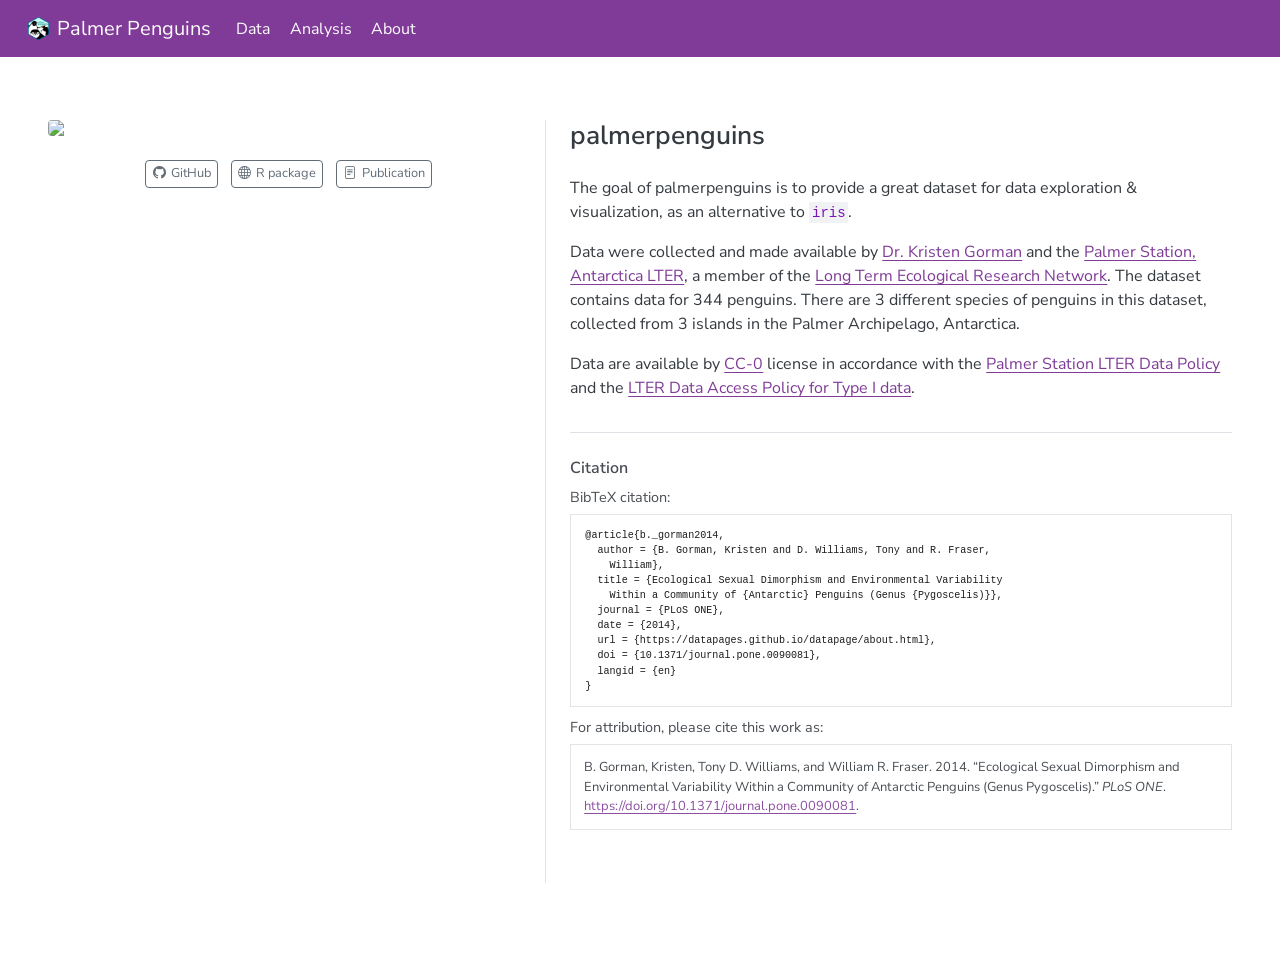
==== about.html @ c4269db9 "Initialize gh-pages" ====
<!DOCTYPE html>
<html xmlns="http://www.w3.org/1999/xhtml" lang="en" xml:lang="en"><head>

<meta charset="utf-8">
<meta name="generator" content="quarto-1.8.27">

<meta name="viewport" content="width=device-width, initial-scale=1.0, user-scalable=yes">


<title>about – Palmer Penguins</title>
<style>
code{white-space: pre-wrap;}
span.smallcaps{font-variant: small-caps;}
div.columns{display: flex; gap: min(4vw, 1.5em);}
div.column{flex: auto; overflow-x: auto;}
div.hanging-indent{margin-left: 1.5em; text-indent: -1.5em;}
ul.task-list{list-style: none;}
ul.task-list li input[type="checkbox"] {
  width: 0.8em;
  margin: 0 0.8em 0.2em -1em; /* quarto-specific, see https://github.com/quarto-dev/quarto-cli/issues/4556 */ 
  vertical-align: middle;
}
</style>


<script src="site_libs/quarto-nav/quarto-nav.js"></script>
<script src="site_libs/quarto-nav/headroom.min.js"></script>
<script src="site_libs/clipboard/clipboard.min.js"></script>
<script src="site_libs/quarto-search/autocomplete.umd.js"></script>
<script src="site_libs/quarto-search/fuse.min.js"></script>
<script src="site_libs/quarto-search/quarto-search.js"></script>
<meta name="quarto:offset" content="./">
<script src="site_libs/quarto-html/quarto.js" type="module"></script>
<script src="site_libs/quarto-html/tabsets/tabsets.js" type="module"></script>
<script src="site_libs/quarto-html/axe/axe-check.js" type="module"></script>
<script src="site_libs/quarto-html/popper.min.js"></script>
<script src="site_libs/quarto-html/tippy.umd.min.js"></script>
<link href="site_libs/quarto-html/tippy.css" rel="stylesheet">
<link href="site_libs/quarto-html/quarto-syntax-highlighting-ed96de9b727972fe78a7b5d16c58bf87.css" rel="stylesheet" id="quarto-text-highlighting-styles">
<script src="site_libs/bootstrap/bootstrap.min.js"></script>
<link href="site_libs/bootstrap/bootstrap-icons.css" rel="stylesheet">
<link href="site_libs/bootstrap/bootstrap-4f34fc0715618c40e0972b301ba0c9b4.min.css" rel="stylesheet" append-hash="true" id="quarto-bootstrap" data-mode="light">
<script id="quarto-search-options" type="application/json">{
  "location": "navbar",
  "copy-button": false,
  "collapse-after": 3,
  "panel-placement": "end",
  "type": "overlay",
  "limit": 50,
  "keyboard-shortcut": [
    "f",
    "/",
    "s"
  ],
  "show-item-context": false,
  "language": {
    "search-no-results-text": "No results",
    "search-matching-documents-text": "matching documents",
    "search-copy-link-title": "Copy link to search",
    "search-hide-matches-text": "Hide additional matches",
    "search-more-match-text": "more match in this document",
    "search-more-matches-text": "more matches in this document",
    "search-clear-button-title": "Clear",
    "search-text-placeholder": "",
    "search-detached-cancel-button-title": "Cancel",
    "search-submit-button-title": "Submit",
    "search-label": "Search"
  }
}</script>
<style>

      .quarto-title-block .quarto-title-banner h1,
      .quarto-title-block .quarto-title-banner h2,
      .quarto-title-block .quarto-title-banner h3,
      .quarto-title-block .quarto-title-banner h4,
      .quarto-title-block .quarto-title-banner h5,
      .quarto-title-block .quarto-title-banner h6
      {
        color: var(--bs-body-color);
      }

      .quarto-title-block .quarto-title-banner {
        color: var(--bs-body-color);
background: var(--bs-light);
      }
</style>


</head>

<body class="nav-fixed fullcontent quarto-light">

<div id="quarto-search-results"></div>
  <header id="quarto-header" class="headroom fixed-top quarto-banner">
    <nav class="navbar navbar-expand-lg " data-bs-theme="dark">
      <div class="navbar-container container-fluid">
      <div class="navbar-brand-container mx-auto">
    <a href="./index.html" class="navbar-brand navbar-brand-logo">
    <img src="./images/logo.png" alt="" class="navbar-logo light-content">
    <img src="./images/logo.png" alt="" class="navbar-logo dark-content">
    </a>
    <a class="navbar-brand" href="./index.html">
    <span class="navbar-title">Palmer Penguins</span>
    </a>
  </div>
            <div id="quarto-search" class="" title="Search"></div>
          <button class="navbar-toggler" type="button" data-bs-toggle="collapse" data-bs-target="#navbarCollapse" aria-controls="navbarCollapse" role="menu" aria-expanded="false" aria-label="Toggle navigation" onclick="if (window.quartoToggleHeadroom) { window.quartoToggleHeadroom(); }">
  <span class="navbar-toggler-icon"></span>
</button>
          <div class="collapse navbar-collapse" id="navbarCollapse">
            <ul class="navbar-nav navbar-nav-scroll me-auto">
  <li class="nav-item">
    <a class="nav-link" href="./data.html"> 
<span class="menu-text">Data</span></a>
  </li>  
  <li class="nav-item">
    <a class="nav-link" href="./analysis.html"> 
<span class="menu-text">Analysis</span></a>
  </li>  
  <li class="nav-item">
    <a class="nav-link active" href="./about.html" aria-current="page"> 
<span class="menu-text">About</span></a>
  </li>  
</ul>
          </div> <!-- /navcollapse -->
            <div class="quarto-navbar-tools">
</div>
      </div> <!-- /container-fluid -->
    </nav>
</header>
<!-- content -->
<header id="title-block-header" class="quarto-title-block"></header><div id="quarto-content" class="quarto-container page-columns page-rows-contents page-layout-article page-navbar">
<!-- sidebar -->
<!-- margin-sidebar -->
    
<!-- main -->
<div class="quarto-about-trestles">
  <div class="about-entity">
    <img src="images/lter_penguins.png" class="about-image
  rounded " style="width: 100%;">

    <div class="about-links">
  <a href="https://github.com/datapages/datapage" class="about-link" rel="" target="">
    <i class="bi bi-github"></i>
     <span class="about-link-text">GitHub</span>
  </a>
  <a href="https://allisonhorst.github.io/palmerpenguins/" class="about-link" rel="" target="">
    <i class="bi bi-globe"></i>
     <span class="about-link-text">R package</span>
  </a>
  <a href="https://doi.org/10.1371/journal.pone.0090081" class="about-link" rel="" target="">
    <i class="bi bi-file-text"></i>
     <span class="about-link-text">Publication</span>
  </a>
</div>
  </div>
  <div class="about-contents"><main class="content quarto-banner-title-block" id="quarto-document-content">
<section id="palmerpenguins" class="level2">
<h2 data-anchor-id="palmerpenguins">palmerpenguins</h2>
<p>The goal of palmerpenguins is to provide a great dataset for data exploration &amp; visualization, as an alternative to <code>iris</code>.</p>
<p>Data were collected and made available by <a href="https://www.uaf.edu/cfos/people/faculty/detail/kristen-gorman.php">Dr.&nbsp;Kristen Gorman</a> and the <a href="https://pallter.marine.rutgers.edu/">Palmer Station, Antarctica LTER</a>, a member of the <a href="https://lternet.edu/">Long Term Ecological Research Network</a>. The dataset contains data for 344 penguins. There are 3 different species of penguins in this dataset, collected from 3 islands in the Palmer Archipelago, Antarctica.</p>
<p>Data are available by <a href="https://creativecommons.org/public-domain/cc0/">CC-0</a> license in accordance with the <a href="https://pallter.marine.rutgers.edu/data/">Palmer Station LTER Data Policy</a> and the <a href="https://lternet.edu/data-access-policy/">LTER Data Access Policy for Type I data</a>.</p>


</section>
<div id="quarto-appendix" class="default"><section class="quarto-appendix-contents" id="quarto-citation"><h2 class="anchored quarto-appendix-heading">Citation</h2><div><div class="quarto-appendix-secondary-label">BibTeX citation:</div><pre class="sourceCode code-with-copy quarto-appendix-bibtex"><code class="sourceCode bibtex">@article{b._gorman2014,
  author = {B. Gorman, Kristen and D. Williams, Tony and R. Fraser,
    William},
  title = {Ecological Sexual Dimorphism and Environmental Variability
    Within a Community of {Antarctic} Penguins (Genus {Pygoscelis)}},
  journal = {PLoS ONE},
  date = {2014},
  url = {https://datapages.github.io/datapage/about.html},
  doi = {10.1371/journal.pone.0090081},
  langid = {en}
}
</code><button title="Copy to Clipboard" class="code-copy-button"><i class="bi"></i></button></pre><div class="quarto-appendix-secondary-label">For attribution, please cite this work as:</div><div id="ref-b._gorman2014" class="csl-entry quarto-appendix-citeas" role="listitem">
B. Gorman, Kristen, Tony D. Williams, and William R. Fraser. 2014.
<span>“Ecological Sexual Dimorphism and Environmental Variability Within
a Community of Antarctic Penguins (Genus Pygoscelis).”</span> <em>PLoS
ONE</em>. <a href="https://doi.org/10.1371/journal.pone.0090081">https://doi.org/10.1371/journal.pone.0090081</a>.
</div></div></section></div></main></div>
</div>
 <!-- /main -->
<script id="quarto-html-after-body" type="application/javascript">
  window.document.addEventListener("DOMContentLoaded", function (event) {
    const isCodeAnnotation = (el) => {
      for (const clz of el.classList) {
        if (clz.startsWith('code-annotation-')) {                     
          return true;
        }
      }
      return false;
    }
    const onCopySuccess = function(e) {
      // button target
      const button = e.trigger;
      // don't keep focus
      button.blur();
      // flash "checked"
      button.classList.add('code-copy-button-checked');
      var currentTitle = button.getAttribute("title");
      button.setAttribute("title", "Copied!");
      let tooltip;
      if (window.bootstrap) {
        button.setAttribute("data-bs-toggle", "tooltip");
        button.setAttribute("data-bs-placement", "left");
        button.setAttribute("data-bs-title", "Copied!");
        tooltip = new bootstrap.Tooltip(button, 
          { trigger: "manual", 
            customClass: "code-copy-button-tooltip",
            offset: [0, -8]});
        tooltip.show();    
      }
      setTimeout(function() {
        if (tooltip) {
          tooltip.hide();
          button.removeAttribute("data-bs-title");
          button.removeAttribute("data-bs-toggle");
          button.removeAttribute("data-bs-placement");
        }
        button.setAttribute("title", currentTitle);
        button.classList.remove('code-copy-button-checked');
      }, 1000);
      // clear code selection
      e.clearSelection();
    }
    const getTextToCopy = function(trigger) {
      const outerScaffold = trigger.parentElement.cloneNode(true);
      const codeEl = outerScaffold.querySelector('code');
      for (const childEl of codeEl.children) {
        if (isCodeAnnotation(childEl)) {
          childEl.remove();
        }
      }
      return codeEl.innerText;
    }
    const clipboard = new window.ClipboardJS('.code-copy-button:not([data-in-quarto-modal])', {
      text: getTextToCopy
    });
    clipboard.on('success', onCopySuccess);
    if (window.document.getElementById('quarto-embedded-source-code-modal')) {
      const clipboardModal = new window.ClipboardJS('.code-copy-button[data-in-quarto-modal]', {
        text: getTextToCopy,
        container: window.document.getElementById('quarto-embedded-source-code-modal')
      });
      clipboardModal.on('success', onCopySuccess);
    }
      var localhostRegex = new RegExp(/^(?:http|https):\/\/localhost\:?[0-9]*\//);
      var mailtoRegex = new RegExp(/^mailto:/);
        var filterRegex = new RegExp("https:\/\/datapages\.github\.io\/datapage\/");
      var isInternal = (href) => {
          return filterRegex.test(href) || localhostRegex.test(href) || mailtoRegex.test(href);
      }
      // Inspect non-navigation links and adorn them if external
     var links = window.document.querySelectorAll('a[href]:not(.nav-link):not(.navbar-brand):not(.toc-action):not(.sidebar-link):not(.sidebar-item-toggle):not(.pagination-link):not(.no-external):not([aria-hidden]):not(.dropdown-item):not(.quarto-navigation-tool):not(.about-link)');
      for (var i=0; i<links.length; i++) {
        const link = links[i];
        if (!isInternal(link.href)) {
          // undo the damage that might have been done by quarto-nav.js in the case of
          // links that we want to consider external
          if (link.dataset.originalHref !== undefined) {
            link.href = link.dataset.originalHref;
          }
        }
      }
    function tippyHover(el, contentFn, onTriggerFn, onUntriggerFn) {
      const config = {
        allowHTML: true,
        maxWidth: 500,
        delay: 100,
        arrow: false,
        appendTo: function(el) {
            return el.parentElement;
        },
        interactive: true,
        interactiveBorder: 10,
        theme: 'quarto',
        placement: 'bottom-start',
      };
      if (contentFn) {
        config.content = contentFn;
      }
      if (onTriggerFn) {
        config.onTrigger = onTriggerFn;
      }
      if (onUntriggerFn) {
        config.onUntrigger = onUntriggerFn;
      }
      window.tippy(el, config); 
    }
    const noterefs = window.document.querySelectorAll('a[role="doc-noteref"]');
    for (var i=0; i<noterefs.length; i++) {
      const ref = noterefs[i];
      tippyHover(ref, function() {
        // use id or data attribute instead here
        let href = ref.getAttribute('data-footnote-href') || ref.getAttribute('href');
        try { href = new URL(href).hash; } catch {}
        const id = href.replace(/^#\/?/, "");
        const note = window.document.getElementById(id);
        if (note) {
          return note.innerHTML;
        } else {
          return "";
        }
      });
    }
    const xrefs = window.document.querySelectorAll('a.quarto-xref');
    const processXRef = (id, note) => {
      // Strip column container classes
      const stripColumnClz = (el) => {
        el.classList.remove("page-full", "page-columns");
        if (el.children) {
          for (const child of el.children) {
            stripColumnClz(child);
          }
        }
      }
      stripColumnClz(note)
      if (id === null || id.startsWith('sec-')) {
        // Special case sections, only their first couple elements
        const container = document.createElement("div");
        if (note.children && note.children.length > 2) {
          container.appendChild(note.children[0].cloneNode(true));
          for (let i = 1; i < note.children.length; i++) {
            const child = note.children[i];
            if (child.tagName === "P" && child.innerText === "") {
              continue;
            } else {
              container.appendChild(child.cloneNode(true));
              break;
            }
          }
          if (window.Quarto?.typesetMath) {
            window.Quarto.typesetMath(container);
          }
          return container.innerHTML
        } else {
          if (window.Quarto?.typesetMath) {
            window.Quarto.typesetMath(note);
          }
          return note.innerHTML;
        }
      } else {
        // Remove any anchor links if they are present
        const anchorLink = note.querySelector('a.anchorjs-link');
        if (anchorLink) {
          anchorLink.remove();
        }
        if (window.Quarto?.typesetMath) {
          window.Quarto.typesetMath(note);
        }
        if (note.classList.contains("callout")) {
          return note.outerHTML;
        } else {
          return note.innerHTML;
        }
      }
    }
    for (var i=0; i<xrefs.length; i++) {
      const xref = xrefs[i];
      tippyHover(xref, undefined, function(instance) {
        instance.disable();
        let url = xref.getAttribute('href');
        let hash = undefined; 
        if (url.startsWith('#')) {
          hash = url;
        } else {
          try { hash = new URL(url).hash; } catch {}
        }
        if (hash) {
          const id = hash.replace(/^#\/?/, "");
          const note = window.document.getElementById(id);
          if (note !== null) {
            try {
              const html = processXRef(id, note.cloneNode(true));
              instance.setContent(html);
            } finally {
              instance.enable();
              instance.show();
            }
          } else {
            // See if we can fetch this
            fetch(url.split('#')[0])
            .then(res => res.text())
            .then(html => {
              const parser = new DOMParser();
              const htmlDoc = parser.parseFromString(html, "text/html");
              const note = htmlDoc.getElementById(id);
              if (note !== null) {
                const html = processXRef(id, note);
                instance.setContent(html);
              } 
            }).finally(() => {
              instance.enable();
              instance.show();
            });
          }
        } else {
          // See if we can fetch a full url (with no hash to target)
          // This is a special case and we should probably do some content thinning / targeting
          fetch(url)
          .then(res => res.text())
          .then(html => {
            const parser = new DOMParser();
            const htmlDoc = parser.parseFromString(html, "text/html");
            const note = htmlDoc.querySelector('main.content');
            if (note !== null) {
              // This should only happen for chapter cross references
              // (since there is no id in the URL)
              // remove the first header
              if (note.children.length > 0 && note.children[0].tagName === "HEADER") {
                note.children[0].remove();
              }
              const html = processXRef(null, note);
              instance.setContent(html);
            } 
          }).finally(() => {
            instance.enable();
            instance.show();
          });
        }
      }, function(instance) {
      });
    }
        let selectedAnnoteEl;
        const selectorForAnnotation = ( cell, annotation) => {
          let cellAttr = 'data-code-cell="' + cell + '"';
          let lineAttr = 'data-code-annotation="' +  annotation + '"';
          const selector = 'span[' + cellAttr + '][' + lineAttr + ']';
          return selector;
        }
        const selectCodeLines = (annoteEl) => {
          const doc = window.document;
          const targetCell = annoteEl.getAttribute("data-target-cell");
          const targetAnnotation = annoteEl.getAttribute("data-target-annotation");
          const annoteSpan = window.document.querySelector(selectorForAnnotation(targetCell, targetAnnotation));
          const lines = annoteSpan.getAttribute("data-code-lines").split(",");
          const lineIds = lines.map((line) => {
            return targetCell + "-" + line;
          })
          let top = null;
          let height = null;
          let parent = null;
          if (lineIds.length > 0) {
              //compute the position of the single el (top and bottom and make a div)
              const el = window.document.getElementById(lineIds[0]);
              top = el.offsetTop;
              height = el.offsetHeight;
              parent = el.parentElement.parentElement;
            if (lineIds.length > 1) {
              const lastEl = window.document.getElementById(lineIds[lineIds.length - 1]);
              const bottom = lastEl.offsetTop + lastEl.offsetHeight;
              height = bottom - top;
            }
            if (top !== null && height !== null && parent !== null) {
              // cook up a div (if necessary) and position it 
              let div = window.document.getElementById("code-annotation-line-highlight");
              if (div === null) {
                div = window.document.createElement("div");
                div.setAttribute("id", "code-annotation-line-highlight");
                div.style.position = 'absolute';
                parent.appendChild(div);
              }
              div.style.top = top - 2 + "px";
              div.style.height = height + 4 + "px";
              div.style.left = 0;
              let gutterDiv = window.document.getElementById("code-annotation-line-highlight-gutter");
              if (gutterDiv === null) {
                gutterDiv = window.document.createElement("div");
                gutterDiv.setAttribute("id", "code-annotation-line-highlight-gutter");
                gutterDiv.style.position = 'absolute';
                const codeCell = window.document.getElementById(targetCell);
                const gutter = codeCell.querySelector('.code-annotation-gutter');
                gutter.appendChild(gutterDiv);
              }
              gutterDiv.style.top = top - 2 + "px";
              gutterDiv.style.height = height + 4 + "px";
            }
            selectedAnnoteEl = annoteEl;
          }
        };
        const unselectCodeLines = () => {
          const elementsIds = ["code-annotation-line-highlight", "code-annotation-line-highlight-gutter"];
          elementsIds.forEach((elId) => {
            const div = window.document.getElementById(elId);
            if (div) {
              div.remove();
            }
          });
          selectedAnnoteEl = undefined;
        };
          // Handle positioning of the toggle
      window.addEventListener(
        "resize",
        throttle(() => {
          elRect = undefined;
          if (selectedAnnoteEl) {
            selectCodeLines(selectedAnnoteEl);
          }
        }, 10)
      );
      function throttle(fn, ms) {
      let throttle = false;
      let timer;
        return (...args) => {
          if(!throttle) { // first call gets through
              fn.apply(this, args);
              throttle = true;
          } else { // all the others get throttled
              if(timer) clearTimeout(timer); // cancel #2
              timer = setTimeout(() => {
                fn.apply(this, args);
                timer = throttle = false;
              }, ms);
          }
        };
      }
        // Attach click handler to the DT
        const annoteDls = window.document.querySelectorAll('dt[data-target-cell]');
        for (const annoteDlNode of annoteDls) {
          annoteDlNode.addEventListener('click', (event) => {
            const clickedEl = event.target;
            if (clickedEl !== selectedAnnoteEl) {
              unselectCodeLines();
              const activeEl = window.document.querySelector('dt[data-target-cell].code-annotation-active');
              if (activeEl) {
                activeEl.classList.remove('code-annotation-active');
              }
              selectCodeLines(clickedEl);
              clickedEl.classList.add('code-annotation-active');
            } else {
              // Unselect the line
              unselectCodeLines();
              clickedEl.classList.remove('code-annotation-active');
            }
          });
        }
    const findCites = (el) => {
      const parentEl = el.parentElement;
      if (parentEl) {
        const cites = parentEl.dataset.cites;
        if (cites) {
          return {
            el,
            cites: cites.split(' ')
          };
        } else {
          return findCites(el.parentElement)
        }
      } else {
        return undefined;
      }
    };
    var bibliorefs = window.document.querySelectorAll('a[role="doc-biblioref"]');
    for (var i=0; i<bibliorefs.length; i++) {
      const ref = bibliorefs[i];
      const citeInfo = findCites(ref);
      if (citeInfo) {
        tippyHover(citeInfo.el, function() {
          var popup = window.document.createElement('div');
          citeInfo.cites.forEach(function(cite) {
            var citeDiv = window.document.createElement('div');
            citeDiv.classList.add('hanging-indent');
            citeDiv.classList.add('csl-entry');
            var biblioDiv = window.document.getElementById('ref-' + cite);
            if (biblioDiv) {
              citeDiv.innerHTML = biblioDiv.innerHTML;
            }
            popup.appendChild(citeDiv);
          });
          return popup.innerHTML;
        });
      }
    }
  });
  </script>
</div> <!-- /content -->




</body></html>
---- site_libs/quarto-html/tippy.css ----
.tippy-box[data-animation=fade][data-state=hidden]{opacity:0}[data-tippy-root]{max-width:calc(100vw - 10px)}.tippy-box{position:relative;background-color:#333;color:#fff;border-radius:4px;font-size:14px;line-height:1.4;white-space:normal;outline:0;transition-property:transform,visibility,opacity}.tippy-box[data-placement^=top]>.tippy-arrow{bottom:0}.tippy-box[data-placement^=top]>.tippy-arrow:before{bottom:-7px;left:0;border-width:8px 8px 0;border-top-color:initial;transform-origin:center top}.tippy-box[data-placement^=bottom]>.tippy-arrow{top:0}.tippy-box[data-placement^=bottom]>.tippy-arrow:before{top:-7px;left:0;border-width:0 8px 8px;border-bottom-color:initial;transform-origin:center bottom}.tippy-box[data-placement^=left]>.tippy-arrow{right:0}.tippy-box[data-placement^=left]>.tippy-arrow:before{border-width:8px 0 8px 8px;border-left-color:initial;right:-7px;transform-origin:center left}.tippy-box[data-placement^=right]>.tippy-arrow{left:0}.tippy-box[data-placement^=right]>.tippy-arrow:before{left:-7px;border-width:8px 8px 8px 0;border-right-color:initial;transform-origin:center right}.tippy-box[data-inertia][data-state=visible]{transition-timing-function:cubic-bezier(.54,1.5,.38,1.11)}.tippy-arrow{width:16px;height:16px;color:#333}.tippy-arrow:before{content:"";position:absolute;border-color:transparent;border-style:solid}.tippy-content{position:relative;padding:5px 9px;z-index:1}
---- site_libs/quarto-html/quarto-syntax-highlighting-ed96de9b727972fe78a7b5d16c58bf87.css ----
/* quarto syntax highlight colors */
:root {
  --quarto-hl-ot-color: #003B4F;
  --quarto-hl-at-color: #657422;
  --quarto-hl-ss-color: #20794D;
  --quarto-hl-an-color: #5E5E5E;
  --quarto-hl-fu-color: #4758AB;
  --quarto-hl-st-color: #20794D;
  --quarto-hl-cf-color: #003B4F;
  --quarto-hl-op-color: #5E5E5E;
  --quarto-hl-er-color: #AD0000;
  --quarto-hl-bn-color: #AD0000;
  --quarto-hl-al-color: #AD0000;
  --quarto-hl-va-color: #111111;
  --quarto-hl-bu-color: inherit;
  --quarto-hl-ex-color: inherit;
  --quarto-hl-pp-color: #AD0000;
  --quarto-hl-in-color: #5E5E5E;
  --quarto-hl-vs-color: #20794D;
  --quarto-hl-wa-color: #5E5E5E;
  --quarto-hl-do-color: #5E5E5E;
  --quarto-hl-im-color: #00769E;
  --quarto-hl-ch-color: #20794D;
  --quarto-hl-dt-color: #AD0000;
  --quarto-hl-fl-color: #AD0000;
  --quarto-hl-co-color: #5E5E5E;
  --quarto-hl-cv-color: #5E5E5E;
  --quarto-hl-cn-color: #8f5902;
  --quarto-hl-sc-color: #5E5E5E;
  --quarto-hl-dv-color: #AD0000;
  --quarto-hl-kw-color: #003B4F;
}

/* other quarto variables */
:root {
  --quarto-font-monospace: SFMono-Regular, Menlo, Monaco, Consolas, "Liberation Mono", "Courier New", monospace;
}

/* syntax highlight based on Pandoc's rules */
pre > code.sourceCode > span {
  color: #003B4F;
}

code.sourceCode > span {
  color: #003B4F;
}

div.sourceCode,
div.sourceCode pre.sourceCode {
  color: #003B4F;
}

/* Normal */
code span {
  color: #003B4F;
}

/* Alert */
code span.al {
  color: #AD0000;
  font-style: inherit;
}

/* Annotation */
code span.an {
  color: #5E5E5E;
  font-style: inherit;
}

/* Attribute */
code span.at {
  color: #657422;
  font-style: inherit;
}

/* BaseN */
code span.bn {
  color: #AD0000;
  font-style: inherit;
}

/* BuiltIn */
code span.bu {
  font-style: inherit;
}

/* ControlFlow */
code span.cf {
  color: #003B4F;
  font-weight: bold;
  font-style: inherit;
}

/* Char */
code span.ch {
  color: #20794D;
  font-style: inherit;
}

/* Constant */
code span.cn {
  color: #8f5902;
  font-style: inherit;
}

/* Comment */
code span.co {
  color: #5E5E5E;
  font-style: inherit;
}

/* CommentVar */
code span.cv {
  color: #5E5E5E;
  font-style: italic;
}

/* Documentation */
code span.do {
  color: #5E5E5E;
  font-style: italic;
}

/* DataType */
code span.dt {
  color: #AD0000;
  font-style: inherit;
}

/* DecVal */
code span.dv {
  color: #AD0000;
  font-style: inherit;
}

/* Error */
code span.er {
  color: #AD0000;
  font-style: inherit;
}

/* Extension */
code span.ex {
  font-style: inherit;
}

/* Float */
code span.fl {
  color: #AD0000;
  font-style: inherit;
}

/* Function */
code span.fu {
  color: #4758AB;
  font-style: inherit;
}

/* Import */
code span.im {
  color: #00769E;
  font-style: inherit;
}

/* Information */
code span.in {
  color: #5E5E5E;
  font-style: inherit;
}

/* Keyword */
code span.kw {
  color: #003B4F;
  font-weight: bold;
  font-style: inherit;
}

/* Operator */
code span.op {
  color: #5E5E5E;
  font-style: inherit;
}

/* Other */
code span.ot {
  color: #003B4F;
  font-style: inherit;
}

/* Preprocessor */
code span.pp {
  color: #AD0000;
  font-style: inherit;
}

/* SpecialChar */
code span.sc {
  color: #5E5E5E;
  font-style: inherit;
}

/* SpecialString */
code span.ss {
  color: #20794D;
  font-style: inherit;
}

/* String */
code span.st {
  color: #20794D;
  font-style: inherit;
}

/* Variable */
code span.va {
  color: #111111;
  font-style: inherit;
}

/* VerbatimString */
code span.vs {
  color: #20794D;
  font-style: inherit;
}

/* Warning */
code span.wa {
  color: #5E5E5E;
  font-style: italic;
}

.prevent-inlining {
  content: "</";
}

/*# sourceMappingURL=0920dd6d7437995b8cdf7429764427b1.css.map */
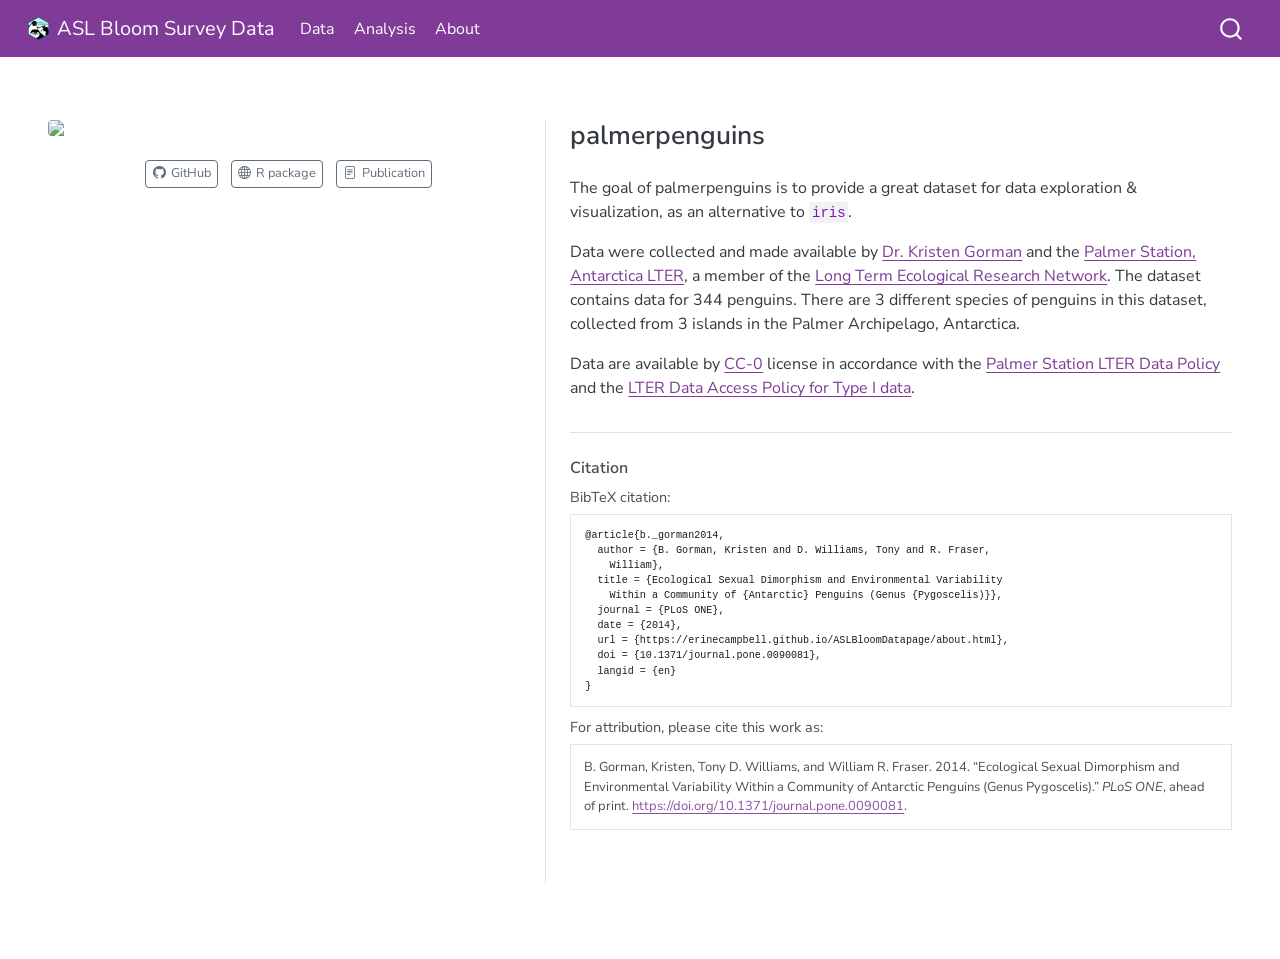
==== commit 5e9574fa: "Built site for gh-pages" ====
--- a/about.html
+++ b/about.html
@@ -2,13 +2,16 @@
 <html xmlns="http://www.w3.org/1999/xhtml" lang="en" xml:lang="en"><head>
 
 <meta charset="utf-8">
-<meta name="generator" content="quarto-1.8.27">
+<meta name="generator" content="quarto-1.9.37">
 
 <meta name="viewport" content="width=device-width, initial-scale=1.0, user-scalable=yes">
 
 
-<title>about – Palmer Penguins</title>
+<title>about – ASL Bloom Survey Data</title>
 <style>
+/* Default styles provided by pandoc.
+** See https://pandoc.org/MANUAL.html#variables-for-html for config info.
+*/
 code{white-space: pre-wrap;}
 span.smallcaps{font-variant: small-caps;}
 div.columns{display: flex; gap: min(4vw, 1.5em);}
@@ -32,14 +35,13 @@
 <meta name="quarto:offset" content="./">
 <script src="site_libs/quarto-html/quarto.js" type="module"></script>
 <script src="site_libs/quarto-html/tabsets/tabsets.js" type="module"></script>
-<script src="site_libs/quarto-html/axe/axe-check.js" type="module"></script>
 <script src="site_libs/quarto-html/popper.min.js"></script>
 <script src="site_libs/quarto-html/tippy.umd.min.js"></script>
 <link href="site_libs/quarto-html/tippy.css" rel="stylesheet">
-<link href="site_libs/quarto-html/quarto-syntax-highlighting-ed96de9b727972fe78a7b5d16c58bf87.css" rel="stylesheet" id="quarto-text-highlighting-styles">
+<link href="site_libs/quarto-html/quarto-syntax-highlighting-7f8f88aac4f3542376d5c11b86a4c14d.css" rel="stylesheet" id="quarto-text-highlighting-styles">
 <script src="site_libs/bootstrap/bootstrap.min.js"></script>
 <link href="site_libs/bootstrap/bootstrap-icons.css" rel="stylesheet">
-<link href="site_libs/bootstrap/bootstrap-4f34fc0715618c40e0972b301ba0c9b4.min.css" rel="stylesheet" append-hash="true" id="quarto-bootstrap" data-mode="light">
+<link href="site_libs/bootstrap/bootstrap-86b0070312258993ecc55c7f1d1b9c6c.min.css" rel="stylesheet" append-hash="true" id="quarto-bootstrap" data-mode="light">
 <script id="quarto-search-options" type="application/json">{
   "location": "navbar",
   "copy-button": false,
@@ -100,7 +102,7 @@
     <img src="./images/logo.png" alt="" class="navbar-logo dark-content">
     </a>
     <a class="navbar-brand" href="./index.html">
-    <span class="navbar-title">Palmer Penguins</span>
+    <span class="navbar-title">ASL Bloom Survey Data</span>
     </a>
   </div>
             <div id="quarto-search" class="" title="Search"></div>
@@ -170,7 +172,7 @@
     Within a Community of {Antarctic} Penguins (Genus {Pygoscelis)}},
   journal = {PLoS ONE},
   date = {2014},
-  url = {https://datapages.github.io/datapage/about.html},
+  url = {https://erinecampbell.github.io/ASLBloomDatapage/about.html},
   doi = {10.1371/journal.pone.0090081},
   langid = {en}
 }
@@ -178,7 +180,7 @@
 B. Gorman, Kristen, Tony D. Williams, and William R. Fraser. 2014.
 <span>“Ecological Sexual Dimorphism and Environmental Variability Within
 a Community of Antarctic Penguins (Genus Pygoscelis).”</span> <em>PLoS
-ONE</em>. <a href="https://doi.org/10.1371/journal.pone.0090081">https://doi.org/10.1371/journal.pone.0090081</a>.
+ONE</em>, ahead of print. <a href="https://doi.org/10.1371/journal.pone.0090081">https://doi.org/10.1371/journal.pone.0090081</a>.
 </div></div></section></div></main></div>
 </div>
  <!-- /main -->
@@ -248,7 +250,7 @@
     }
       var localhostRegex = new RegExp(/^(?:http|https):\/\/localhost\:?[0-9]*\//);
       var mailtoRegex = new RegExp(/^mailto:/);
-        var filterRegex = new RegExp("https:\/\/datapages\.github\.io\/datapage\/");
+        var filterRegex = new RegExp("https:\/\/erinecampbell\.github\.io\/ASLBloomDatapage\/");
       var isInternal = (href) => {
           return filterRegex.test(href) || localhostRegex.test(href) || mailtoRegex.test(href);
       }
--- a/site_libs/quarto-html/quarto-syntax-highlighting-7f8f88aac4f3542376d5c11b86a4c14d.css
+++ b/site_libs/quarto-html/quarto-syntax-highlighting-7f8f88aac4f3542376d5c11b86a4c14d.css
@@ -0,0 +1,236 @@
+/* quarto syntax highlight colors */
+:root {
+  --quarto-hl-ot-color: #003B4F;
+  --quarto-hl-at-color: #657422;
+  --quarto-hl-ss-color: #20794D;
+  --quarto-hl-an-color: #5E5E5E;
+  --quarto-hl-fu-color: #4758AB;
+  --quarto-hl-st-color: #20794D;
+  --quarto-hl-cf-color: #003B4F;
+  --quarto-hl-op-color: #5E5E5E;
+  --quarto-hl-er-color: #AD0000;
+  --quarto-hl-bn-color: #AD0000;
+  --quarto-hl-al-color: #AD0000;
+  --quarto-hl-va-color: #111111;
+  --quarto-hl-bu-color: inherit;
+  --quarto-hl-ex-color: inherit;
+  --quarto-hl-pp-color: #AD0000;
+  --quarto-hl-in-color: #5E5E5E;
+  --quarto-hl-vs-color: #20794D;
+  --quarto-hl-wa-color: #5E5E5E;
+  --quarto-hl-do-color: #5E5E5E;
+  --quarto-hl-im-color: #00769E;
+  --quarto-hl-ch-color: #20794D;
+  --quarto-hl-dt-color: #AD0000;
+  --quarto-hl-fl-color: #AD0000;
+  --quarto-hl-co-color: #5E5E5E;
+  --quarto-hl-cv-color: #5E5E5E;
+  --quarto-hl-cn-color: #8f5902;
+  --quarto-hl-sc-color: #5E5E5E;
+  --quarto-hl-dv-color: #AD0000;
+  --quarto-hl-kw-color: #003B4F;
+}
+
+/* other quarto variables */
+:root {
+  --quarto-font-monospace: SFMono-Regular, Menlo, Monaco, Consolas, "Liberation Mono", "Courier New", monospace;
+}
+
+/* syntax highlight based on Pandoc's rules */
+pre > code.sourceCode > span {
+  color: #003B4F;
+}
+
+code.sourceCode > span {
+  color: #003B4F;
+}
+
+div.sourceCode,
+div.sourceCode pre.sourceCode {
+  color: #003B4F;
+}
+
+/* Normal */
+code span {
+  color: #003B4F;
+}
+
+/* Alert */
+code span.al {
+  color: #AD0000;
+  font-style: inherit;
+}
+
+/* Annotation */
+code span.an {
+  color: #5E5E5E;
+  font-style: inherit;
+}
+
+/* Attribute */
+code span.at {
+  color: #657422;
+  font-style: inherit;
+}
+
+/* BaseN */
+code span.bn {
+  color: #AD0000;
+  font-style: inherit;
+}
+
+/* BuiltIn */
+code span.bu {
+  font-style: inherit;
+}
+
+/* ControlFlow */
+code span.cf {
+  color: #003B4F;
+  font-weight: bold;
+  font-style: inherit;
+}
+
+/* Char */
+code span.ch {
+  color: #20794D;
+  font-style: inherit;
+}
+
+/* Constant */
+code span.cn {
+  color: #8f5902;
+  font-style: inherit;
+}
+
+/* Comment */
+code span.co {
+  color: #5E5E5E;
+  font-style: inherit;
+}
+
+/* CommentVar */
+code span.cv {
+  color: #5E5E5E;
+  font-style: italic;
+}
+
+/* Documentation */
+code span.do {
+  color: #5E5E5E;
+  font-style: italic;
+}
+
+/* DataType */
+code span.dt {
+  color: #AD0000;
+  font-style: inherit;
+}
+
+/* DecVal */
+code span.dv {
+  color: #AD0000;
+  font-style: inherit;
+}
+
+/* Error */
+code span.er {
+  color: #AD0000;
+  font-style: inherit;
+}
+
+/* Extension */
+code span.ex {
+  font-style: inherit;
+}
+
+/* Float */
+code span.fl {
+  color: #AD0000;
+  font-style: inherit;
+}
+
+/* Function */
+code span.fu {
+  color: #4758AB;
+  font-style: inherit;
+}
+
+/* Import */
+code span.im {
+  color: #00769E;
+  font-style: inherit;
+}
+
+/* Information */
+code span.in {
+  color: #5E5E5E;
+  font-style: inherit;
+}
+
+/* Keyword */
+code span.kw {
+  color: #003B4F;
+  font-weight: bold;
+  font-style: inherit;
+}
+
+/* Operator */
+code span.op {
+  color: #5E5E5E;
+  font-style: inherit;
+}
+
+/* Other */
+code span.ot {
+  color: #003B4F;
+  font-style: inherit;
+}
+
+/* Preprocessor */
+code span.pp {
+  color: #AD0000;
+  font-style: inherit;
+}
+
+/* SpecialChar */
+code span.sc {
+  color: #5E5E5E;
+  font-style: inherit;
+}
+
+/* SpecialString */
+code span.ss {
+  color: #20794D;
+  font-style: inherit;
+}
+
+/* String */
+code span.st {
+  color: #20794D;
+  font-style: inherit;
+}
+
+/* Variable */
+code span.va {
+  color: #111111;
+  font-style: inherit;
+}
+
+/* VerbatimString */
+code span.vs {
+  color: #20794D;
+  font-style: inherit;
+}
+
+/* Warning */
+code span.wa {
+  color: #5E5E5E;
+  font-style: italic;
+}
+
+.prevent-inlining {
+  content: "</";
+}
+
+/*# sourceMappingURL=789ad8cd35626ba772517505b42a116e.css.map */
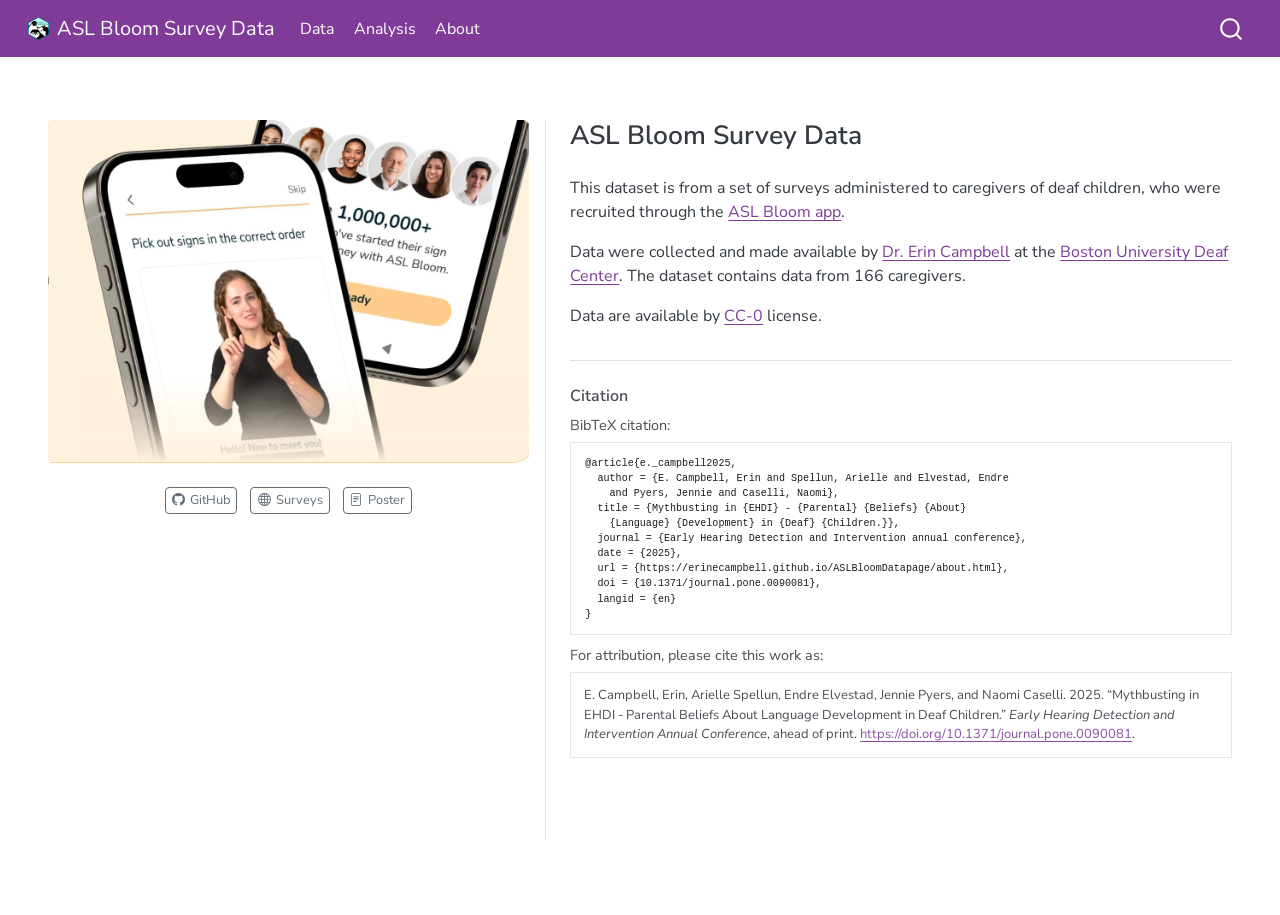
==== commit 1b96e182: "Built site for gh-pages" ====
--- a/about.html
+++ b/about.html
@@ -138,7 +138,7 @@
 <!-- main -->
 <div class="quarto-about-trestles">
   <div class="about-entity">
-    <img src="images/lter_penguins.png" class="about-image
+    <img src="images/asl_bloom_on_phone.png" class="about-image
   rounded " style="width: 100%;">
 
     <div class="about-links">
@@ -148,39 +148,39 @@
   </a>
   <a href="https://allisonhorst.github.io/palmerpenguins/" class="about-link" rel="" target="">
     <i class="bi bi-globe"></i>
-     <span class="about-link-text">R package</span>
+     <span class="about-link-text">Surveys</span>
   </a>
   <a href="https://doi.org/10.1371/journal.pone.0090081" class="about-link" rel="" target="">
     <i class="bi bi-file-text"></i>
-     <span class="about-link-text">Publication</span>
+     <span class="about-link-text">Poster</span>
   </a>
 </div>
   </div>
   <div class="about-contents"><main class="content quarto-banner-title-block" id="quarto-document-content">
-<section id="palmerpenguins" class="level2">
-<h2 data-anchor-id="palmerpenguins">palmerpenguins</h2>
-<p>The goal of palmerpenguins is to provide a great dataset for data exploration &amp; visualization, as an alternative to <code>iris</code>.</p>
-<p>Data were collected and made available by <a href="https://www.uaf.edu/cfos/people/faculty/detail/kristen-gorman.php">Dr.&nbsp;Kristen Gorman</a> and the <a href="https://pallter.marine.rutgers.edu/">Palmer Station, Antarctica LTER</a>, a member of the <a href="https://lternet.edu/">Long Term Ecological Research Network</a>. The dataset contains data for 344 penguins. There are 3 different species of penguins in this dataset, collected from 3 islands in the Palmer Archipelago, Antarctica.</p>
-<p>Data are available by <a href="https://creativecommons.org/public-domain/cc0/">CC-0</a> license in accordance with the <a href="https://pallter.marine.rutgers.edu/data/">Palmer Station LTER Data Policy</a> and the <a href="https://lternet.edu/data-access-policy/">LTER Data Access Policy for Type I data</a>.</p>
+<section id="asl-bloom-survey-data" class="level2">
+<h2 data-anchor-id="asl-bloom-survey-data">ASL Bloom Survey Data</h2>
+<p>This dataset is from a set of surveys administered to caregivers of deaf children, who were recruited through the <a href="https://www.aslbloom.com/">ASL Bloom app</a>.</p>
+<p>Data were collected and made available by <a href="https://erinecampbell.com">Dr.&nbsp;Erin Campbell</a> at the <a href="https://deafcenter.bu.edu/">Boston University Deaf Center</a>. The dataset contains data from 166 caregivers.</p>
+<p>Data are available by <a href="https://creativecommons.org/public-domain/cc0/">CC-0</a> license.</p>
 
 
 </section>
-<div id="quarto-appendix" class="default"><section class="quarto-appendix-contents" id="quarto-citation"><h2 class="anchored quarto-appendix-heading">Citation</h2><div><div class="quarto-appendix-secondary-label">BibTeX citation:</div><pre class="sourceCode code-with-copy quarto-appendix-bibtex"><code class="sourceCode bibtex">@article{b._gorman2014,
-  author = {B. Gorman, Kristen and D. Williams, Tony and R. Fraser,
-    William},
-  title = {Ecological Sexual Dimorphism and Environmental Variability
-    Within a Community of {Antarctic} Penguins (Genus {Pygoscelis)}},
-  journal = {PLoS ONE},
-  date = {2014},
+<div id="quarto-appendix" class="default"><section class="quarto-appendix-contents" id="quarto-citation"><h2 class="anchored quarto-appendix-heading">Citation</h2><div><div class="quarto-appendix-secondary-label">BibTeX citation:</div><pre class="sourceCode code-with-copy quarto-appendix-bibtex"><code class="sourceCode bibtex">@article{e._campbell2025,
+  author = {E. Campbell, Erin and Spellun, Arielle and Elvestad, Endre
+    and Pyers, Jennie and Caselli, Naomi},
+  title = {Mythbusting in {EHDI} - {Parental} {Beliefs} {About}
+    {Language} {Development} in {Deaf} {Children.}},
+  journal = {Early Hearing Detection and Intervention annual conference},
+  date = {2025},
   url = {https://erinecampbell.github.io/ASLBloomDatapage/about.html},
   doi = {10.1371/journal.pone.0090081},
   langid = {en}
 }
-</code><button title="Copy to Clipboard" class="code-copy-button"><i class="bi"></i></button></pre><div class="quarto-appendix-secondary-label">For attribution, please cite this work as:</div><div id="ref-b._gorman2014" class="csl-entry quarto-appendix-citeas" role="listitem">
-B. Gorman, Kristen, Tony D. Williams, and William R. Fraser. 2014.
-<span>“Ecological Sexual Dimorphism and Environmental Variability Within
-a Community of Antarctic Penguins (Genus Pygoscelis).”</span> <em>PLoS
-ONE</em>, ahead of print. <a href="https://doi.org/10.1371/journal.pone.0090081">https://doi.org/10.1371/journal.pone.0090081</a>.
+</code><button title="Copy to Clipboard" class="code-copy-button"><i class="bi"></i></button></pre><div class="quarto-appendix-secondary-label">For attribution, please cite this work as:</div><div id="ref-e._campbell2025" class="csl-entry quarto-appendix-citeas" role="listitem">
+E. Campbell, Erin, Arielle Spellun, Endre Elvestad, Jennie Pyers, and
+Naomi Caselli. 2025. <span>“Mythbusting in EHDI - Parental Beliefs About
+Language Development in Deaf Children.”</span> <em>Early Hearing
+Detection and Intervention Annual Conference</em>, ahead of print. <a href="https://doi.org/10.1371/journal.pone.0090081">https://doi.org/10.1371/journal.pone.0090081</a>.
 </div></div></section></div></main></div>
 </div>
  <!-- /main -->
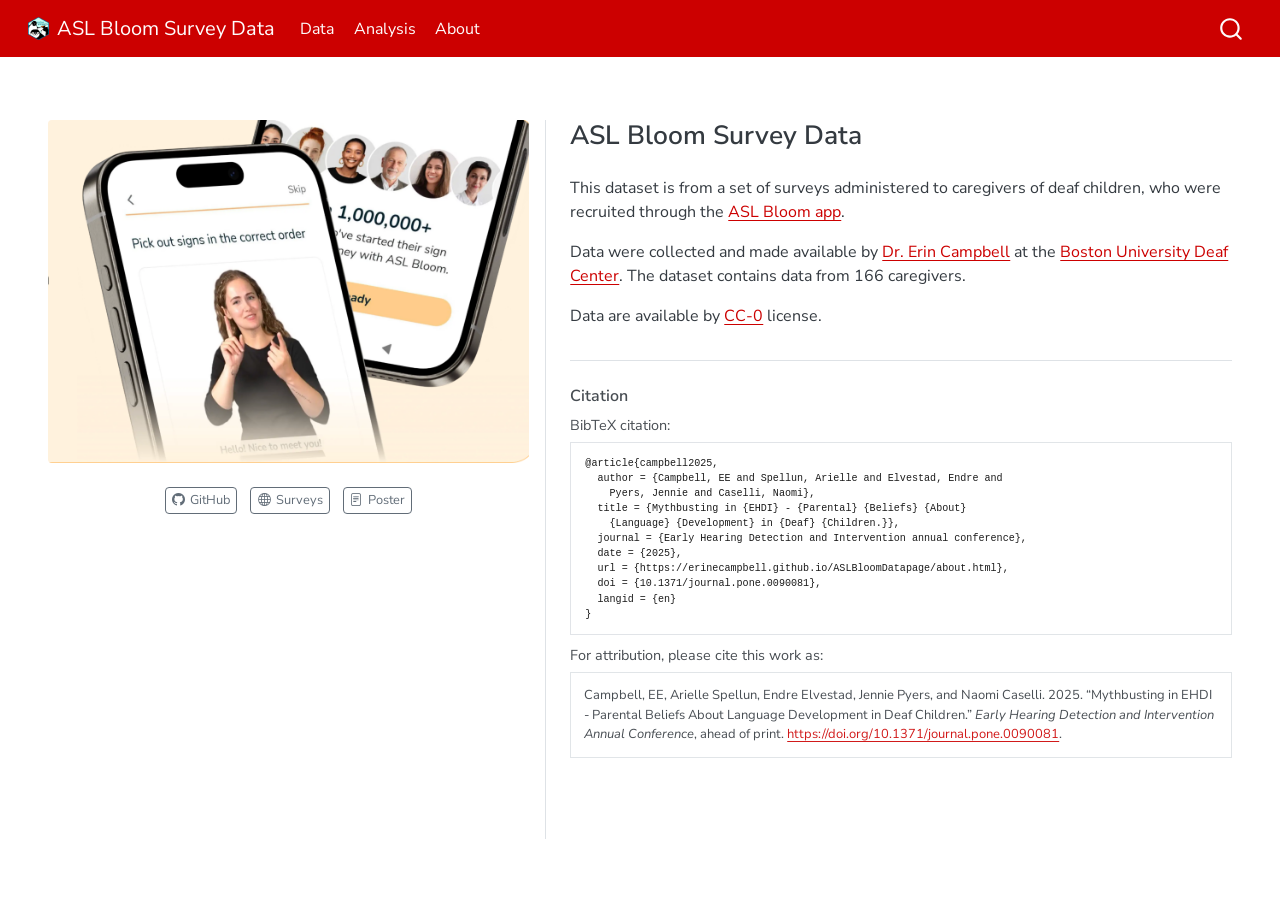
==== commit f57d5ec1: "Built site for gh-pages" ====
--- a/about.html
+++ b/about.html
@@ -41,7 +41,7 @@
 <link href="site_libs/quarto-html/quarto-syntax-highlighting-7f8f88aac4f3542376d5c11b86a4c14d.css" rel="stylesheet" id="quarto-text-highlighting-styles">
 <script src="site_libs/bootstrap/bootstrap.min.js"></script>
 <link href="site_libs/bootstrap/bootstrap-icons.css" rel="stylesheet">
-<link href="site_libs/bootstrap/bootstrap-86b0070312258993ecc55c7f1d1b9c6c.min.css" rel="stylesheet" append-hash="true" id="quarto-bootstrap" data-mode="light">
+<link href="site_libs/bootstrap/bootstrap-0b540dd45035d8edf8f74cd156a12e33.min.css" rel="stylesheet" append-hash="true" id="quarto-bootstrap" data-mode="light">
 <script id="quarto-search-options" type="application/json">{
   "location": "navbar",
   "copy-button": false,
@@ -165,9 +165,9 @@
 
 
 </section>
-<div id="quarto-appendix" class="default"><section class="quarto-appendix-contents" id="quarto-citation"><h2 class="anchored quarto-appendix-heading">Citation</h2><div><div class="quarto-appendix-secondary-label">BibTeX citation:</div><pre class="sourceCode code-with-copy quarto-appendix-bibtex"><code class="sourceCode bibtex">@article{e._campbell2025,
-  author = {E. Campbell, Erin and Spellun, Arielle and Elvestad, Endre
-    and Pyers, Jennie and Caselli, Naomi},
+<div id="quarto-appendix" class="default"><section class="quarto-appendix-contents" id="quarto-citation"><h2 class="anchored quarto-appendix-heading">Citation</h2><div><div class="quarto-appendix-secondary-label">BibTeX citation:</div><pre class="sourceCode code-with-copy quarto-appendix-bibtex"><code class="sourceCode bibtex">@article{campbell2025,
+  author = {Campbell, EE and Spellun, Arielle and Elvestad, Endre and
+    Pyers, Jennie and Caselli, Naomi},
   title = {Mythbusting in {EHDI} - {Parental} {Beliefs} {About}
     {Language} {Development} in {Deaf} {Children.}},
   journal = {Early Hearing Detection and Intervention annual conference},
@@ -176,9 +176,9 @@
   doi = {10.1371/journal.pone.0090081},
   langid = {en}
 }
-</code><button title="Copy to Clipboard" class="code-copy-button"><i class="bi"></i></button></pre><div class="quarto-appendix-secondary-label">For attribution, please cite this work as:</div><div id="ref-e._campbell2025" class="csl-entry quarto-appendix-citeas" role="listitem">
-E. Campbell, Erin, Arielle Spellun, Endre Elvestad, Jennie Pyers, and
-Naomi Caselli. 2025. <span>“Mythbusting in EHDI - Parental Beliefs About
+</code><button title="Copy to Clipboard" class="code-copy-button"><i class="bi"></i></button></pre><div class="quarto-appendix-secondary-label">For attribution, please cite this work as:</div><div id="ref-campbell2025" class="csl-entry quarto-appendix-citeas" role="listitem">
+Campbell, EE, Arielle Spellun, Endre Elvestad, Jennie Pyers, and Naomi
+Caselli. 2025. <span>“Mythbusting in EHDI - Parental Beliefs About
 Language Development in Deaf Children.”</span> <em>Early Hearing
 Detection and Intervention Annual Conference</em>, ahead of print. <a href="https://doi.org/10.1371/journal.pone.0090081">https://doi.org/10.1371/journal.pone.0090081</a>.
 </div></div></section></div></main></div>
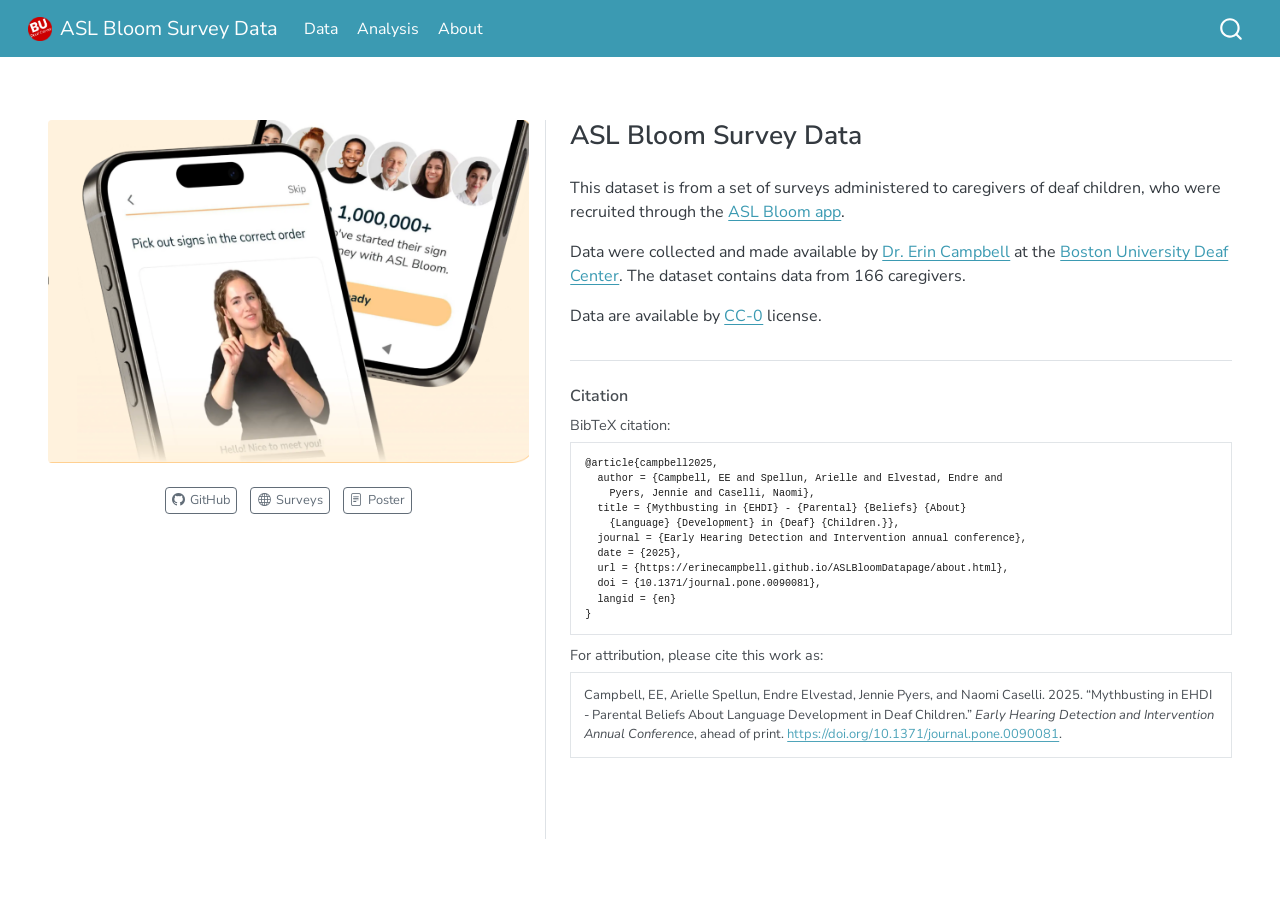
==== commit fea74ab5: "Built site for gh-pages" ====
--- a/about.html
+++ b/about.html
@@ -41,7 +41,7 @@
 <link href="site_libs/quarto-html/quarto-syntax-highlighting-7f8f88aac4f3542376d5c11b86a4c14d.css" rel="stylesheet" id="quarto-text-highlighting-styles">
 <script src="site_libs/bootstrap/bootstrap.min.js"></script>
 <link href="site_libs/bootstrap/bootstrap-icons.css" rel="stylesheet">
-<link href="site_libs/bootstrap/bootstrap-0b540dd45035d8edf8f74cd156a12e33.min.css" rel="stylesheet" append-hash="true" id="quarto-bootstrap" data-mode="light">
+<link href="site_libs/bootstrap/bootstrap-aa98c54a78268723551e68ae792f4b40.min.css" rel="stylesheet" append-hash="true" id="quarto-bootstrap" data-mode="light">
 <script id="quarto-search-options" type="application/json">{
   "location": "navbar",
   "copy-button": false,
@@ -98,8 +98,8 @@
       <div class="navbar-container container-fluid">
       <div class="navbar-brand-container mx-auto">
     <a href="./index.html" class="navbar-brand navbar-brand-logo">
-    <img src="./images/logo.png" alt="" class="navbar-logo light-content">
-    <img src="./images/logo.png" alt="" class="navbar-logo dark-content">
+    <img src="./images/bu_deaf_center_logo.png" alt="" class="navbar-logo light-content">
+    <img src="./images/bu_deaf_center_logo.png" alt="" class="navbar-logo dark-content">
     </a>
     <a class="navbar-brand" href="./index.html">
     <span class="navbar-title">ASL Bloom Survey Data</span>
@@ -142,7 +142,7 @@
   rounded " style="width: 100%;">
 
     <div class="about-links">
-  <a href="https://github.com/datapages/datapage" class="about-link" rel="" target="">
+  <a href="https://github.com/erinecampbell/ASLBloom" class="about-link" rel="" target="">
     <i class="bi bi-github"></i>
      <span class="about-link-text">GitHub</span>
   </a>
@@ -150,7 +150,7 @@
     <i class="bi bi-globe"></i>
      <span class="about-link-text">Surveys</span>
   </a>
-  <a href="https://doi.org/10.1371/journal.pone.0090081" class="about-link" rel="" target="">
+  <a href="https://www.erinecampbell.com/_files/ugd/4a1ffd_de663c200fd044d78232d91a76316af2.pdf" class="about-link" rel="" target="">
     <i class="bi bi-file-text"></i>
      <span class="about-link-text">Poster</span>
   </a>
